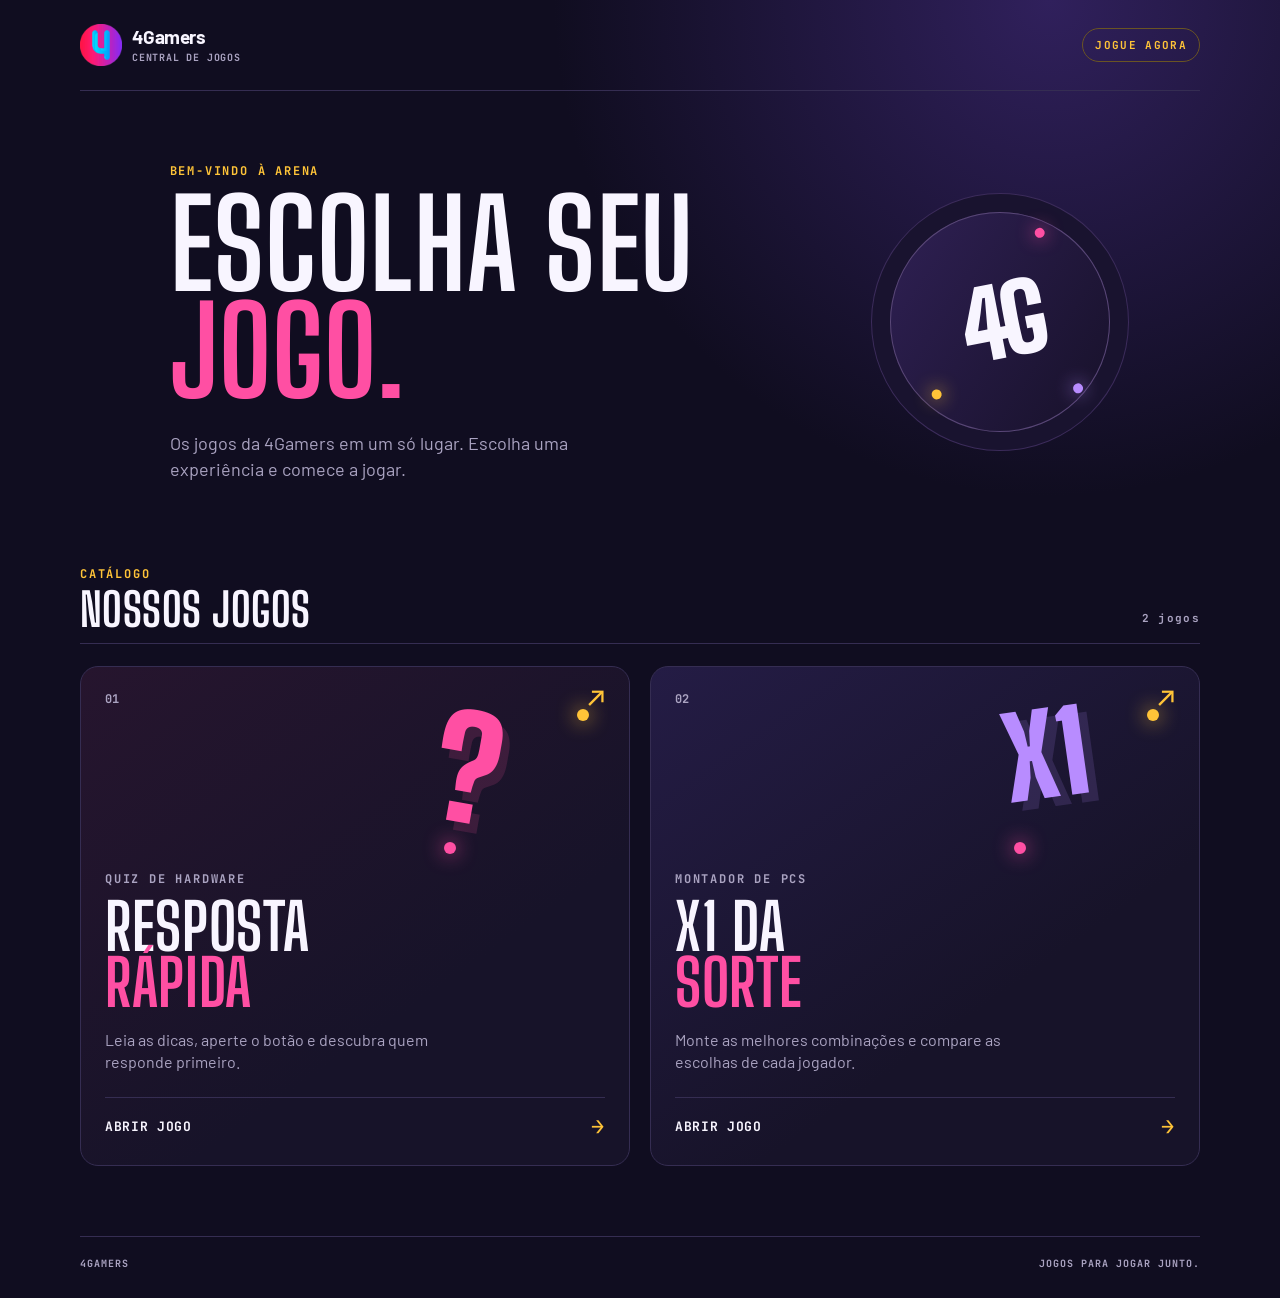
==== index.html @ f0113480 "Add game manual and central page for X1 da Sorte - Created manual.html for the X1 da Sorte game, det" ====
<!doctype html>
<html lang="pt-BR">
<head>
  <meta charset="utf-8">
  <meta name="viewport" content="width=device-width, initial-scale=1">
  <meta name="theme-color" content="#100d20">
  <meta name="description" content="Central de jogos da 4Gamers.">
  <title>Jogos 4Gamers</title>
  <link rel="icon" href="assets/logo-4gamers.png" type="image/png">
  <link rel="stylesheet" href="styles.css">
</head>
<body>
  <div class="page-shell">
    <header class="site-header">
      <a class="brand" href="index.html" aria-label="Ir para a central de jogos 4Gamers">
        <img src="assets/logo-4gamers.png" alt="4Gamers">
        <span><strong>4Gamers</strong><small>Central de jogos</small></span>
      </a>
      <span class="header-pill">JOGUE AGORA</span>
    </header>

    <main>
      <section class="hero" aria-labelledby="page-title">
        <div class="hero-copy">
          <p class="eyebrow">Bem-vindo à arena</p>
          <h1 id="page-title">Escolha seu<br><em>jogo.</em></h1>
          <p class="hero-text">Os jogos da 4Gamers em um só lugar. Escolha uma experiência e comece a jogar.</p>
        </div>
        <div class="hero-mark" aria-hidden="true"><span>4G</span><i></i><i></i><i></i></div>
      </section>

      <section class="games-section" aria-labelledby="games-title">
        <div class="section-heading">
          <div><p class="eyebrow">Catálogo</p><h2 id="games-title">Nossos jogos</h2></div>
          <span class="game-count" id="game-count">2 jogos</span>
        </div>

        <div class="games-grid">
          <a class="game-card pink" href="games/resposta-rapida/" data-game-card>
            <div class="card-top"><span class="card-number">01</span><span class="card-arrow" aria-hidden="true">↗</span></div>
            <div class="card-art quick-art" aria-hidden="true"><span>?</span><b></b><b></b></div>
            <div class="card-content"><p class="card-tag">QUIZ DE HARDWARE</p><h3>Resposta<br><em>Rápida</em></h3><p class="card-description">Leia as dicas, aperte o botão e descubra quem responde primeiro.</p><span class="play-link">Abrir jogo <span>→</span></span></div>
          </a>

          <a class="game-card purple" href="games/x1-da-sorte/" data-game-card>
            <div class="card-top"><span class="card-number">02</span><span class="card-arrow" aria-hidden="true">↗</span></div>
            <div class="card-art x1-art" aria-hidden="true"><span>X1</span><b></b><b></b></div>
            <div class="card-content"><p class="card-tag">MONTADOR DE PCS</p><h3>X1 da<br><em>Sorte</em></h3><p class="card-description">Monte as melhores combinações e compare as escolhas de cada jogador.</p><span class="play-link">Abrir jogo <span>→</span></span></div>
          </a>
        </div>
      </section>
    </main>

    <footer class="site-footer"><span>4GAMERS</span><span>Jogos para jogar junto.</span></footer>
  </div>
  <script src="script.js"></script>
</body>
</html>
---- styles.css ----
@import url('https://fonts.googleapis.com/css2?family=Barlow:wght@500;600;700;800&family=Big+Shoulders+Display:wght@700;800;900&family=JetBrains+Mono:wght@500;700&display=swap');

:root { --bg:#100d20; --panel:#19152d; --panel-2:#211b3b; --ink:#f8f5ff; --muted:#aaa3c1; --line:#352d52; --pink:#ff4fa3; --violet:#b88cff; --yellow:#ffc438; --display:'Big Shoulders Display',Impact,sans-serif; --body:'Barlow',system-ui,sans-serif; --mono:'JetBrains Mono',monospace; }
* { box-sizing:border-box; }
html { scroll-behavior:smooth; }
body { margin:0; min-width:320px; color:var(--ink); background:radial-gradient(circle at 82% 0%,#30205c 0,transparent 31rem),var(--bg); font-family:var(--body); }
.page-shell { width:min(1120px,calc(100% - 40px)); margin:auto; }
.site-header { display:flex; justify-content:space-between; align-items:center; padding:24px 0; border-bottom:1px solid var(--line); }
.brand { display:flex; align-items:center; gap:10px; color:var(--ink); text-decoration:none; }
.brand img { width:42px; height:42px; border-radius:12px; object-fit:cover; }
.brand strong,.brand small { display:block; line-height:1; }
.brand strong { font-size:19px; letter-spacing:-.03em; }
.brand small { margin-top:5px; color:var(--muted); font:700 10px var(--mono); letter-spacing:.08em; text-transform:uppercase; }
.header-pill,.game-count { color:var(--yellow); font:700 11px var(--mono); letter-spacing:.12em; }
.header-pill { border:1px solid #6a5423; padding:9px 12px; border-radius:999px; }
.hero { min-height:370px; display:flex; align-items:center; justify-content:space-between; gap:40px; padding:72px 8% 64px; overflow:hidden; }
.eyebrow,.card-tag { margin:0 0 12px; color:var(--yellow); font:700 12px var(--mono); letter-spacing:.15em; text-transform:uppercase; }
h1,h2,h3,p { margin-top:0; }
h1,h2,h3 { font-family:var(--display); text-transform:uppercase; line-height:.88; letter-spacing:.01em; }
h1 { margin-bottom:24px; font-size:clamp(64px,10vw,122px); }
h1 em,h3 em { color:var(--pink); font-style:normal; }
.hero-text { max-width:430px; margin:0; color:var(--muted); font-size:18px; line-height:1.45; }
.hero-mark { position:relative; display:grid; place-items:center; width:220px; aspect-ratio:1; flex:none; border:1px solid #594777; border-radius:50%; transform:rotate(-11deg); background:linear-gradient(135deg,#2f2054,#171129); box-shadow:0 0 0 18px #19132f,0 0 0 19px #3b2b5a; }
.hero-mark span { color:var(--ink); font:900 94px var(--display); letter-spacing:-.08em; }
.hero-mark i { position:absolute; width:10px; height:10px; border-radius:50%; background:var(--pink); box-shadow:0 0 18px var(--pink); }.hero-mark i:nth-of-type(1){top:24px;right:48px}.hero-mark i:nth-of-type(2){bottom:45px;left:28px;background:var(--yellow);box-shadow:0 0 18px var(--yellow)}.hero-mark i:nth-of-type(3){bottom:24px;right:40px;background:var(--violet);box-shadow:0 0 18px var(--violet)}
.games-section { padding:20px 0 70px; }.section-heading { display:flex; align-items:end; justify-content:space-between; margin-bottom:22px; border-bottom:1px solid var(--line); }.section-heading .eyebrow { margin-bottom:8px; }.section-heading h2 { margin-bottom:13px; font-size:46px; }.game-count { margin-bottom:18px; color:var(--muted); }
.games-grid { display:grid; grid-template-columns:repeat(2,minmax(0,1fr)); gap:20px; }.game-card { position:relative; min-height:500px; padding:24px; overflow:hidden; color:var(--ink); text-decoration:none; border:1px solid var(--line); border-radius:18px; background:var(--panel); transition:transform .25s ease,border-color .25s ease,box-shadow .25s ease; }.game-card:hover,.game-card:focus-visible { transform:translateY(-5px); border-color:var(--violet); box-shadow:0 20px 50px #08061180; outline:none; }.game-card.pink { background:linear-gradient(145deg,#26152e,#171329 65%); }.game-card.purple { background:linear-gradient(145deg,#241c45,#171329 65%); }.card-top { position:relative; z-index:2; display:flex; justify-content:space-between; color:var(--muted); font:700 12px var(--mono); }.card-arrow { color:var(--yellow); font-size:28px; line-height:.5; }.card-art { position:absolute; top:32px; right:35px; width:160px; height:180px; }.card-art span { position:absolute; z-index:1; font:900 140px var(--display); line-height:1; }.quick-art span { color:var(--pink); transform:rotate(10deg); text-shadow:8px 8px 0 #ff4fa326; }.x1-art span { color:var(--violet); font-size:112px; transform:rotate(-8deg); text-shadow:9px 9px 0 #b88cff26; }.card-art b { position:absolute; width:12px; height:12px; border-radius:50%; background:var(--yellow); box-shadow:0 0 20px var(--yellow); }.card-art b:first-of-type{right:5px;top:10px}.card-art b:last-of-type{left:10px;bottom:25px;background:var(--pink);box-shadow:0 0 20px var(--pink)}
.card-content { position:absolute; left:24px; right:24px; bottom:24px; }.card-tag { color:var(--muted); }.card-content h3 { margin:0 0 18px; font-size:64px; }.card-description { max-width:340px; min-height:48px; margin-bottom:20px; color:var(--muted); font-size:16px; line-height:1.35; }.play-link { display:flex; justify-content:space-between; align-items:center; padding-top:14px; border-top:1px solid var(--line); color:var(--ink); font:700 13px var(--mono); letter-spacing:.05em; text-transform:uppercase; }.play-link span { color:var(--yellow); font-size:22px; transition:transform .2s ease; }.game-card:hover .play-link span { transform:translateX(5px); }
.site-footer { display:flex; justify-content:space-between; padding:20px 0 28px; border-top:1px solid var(--line); color:var(--muted); font:700 10px var(--mono); letter-spacing:.1em; text-transform:uppercase; }
@media (max-width:700px) { .page-shell { width:min(100% - 28px,520px); }.site-header { padding:16px 0; }.header-pill { display:none; }.hero { min-height:auto; padding:62px 0 76px; }.hero-mark { position:absolute; right:-74px; margin-top:-180px; width:160px; opacity:.4; }.hero-text { font-size:16px; max-width:300px; }.games-grid { grid-template-columns:1fr; }.game-card { min-height:450px; }.card-content h3 { font-size:58px; }.section-heading h2 { font-size:40px; }.site-footer { gap:20px; flex-direction:column; } }
@media (prefers-reduced-motion:reduce) { *,*:before,*:after { scroll-behavior:auto!important; transition:none!important; } }
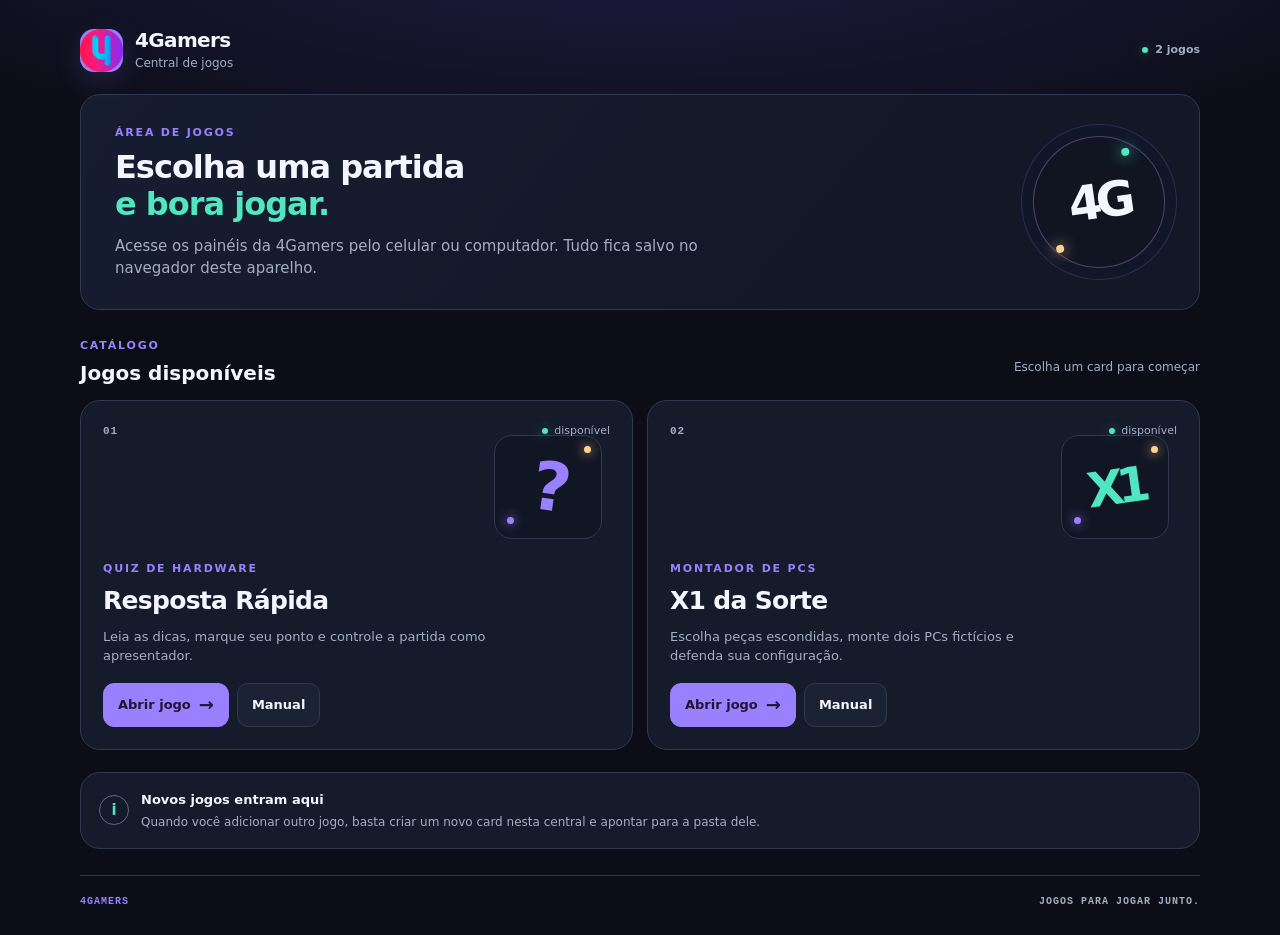
==== commit 37ecb7e8: "Refactor game catalog layout and styles; update JavaScript for game count display - Changed HTML str" ====
--- a/index.html
+++ b/index.html
@@ -2,56 +2,50 @@
 <html lang="pt-BR">
 <head>
   <meta charset="utf-8">
-  <meta name="viewport" content="width=device-width, initial-scale=1">
-  <meta name="theme-color" content="#100d20">
+  <meta name="viewport" content="width=device-width, initial-scale=1, viewport-fit=cover">
+  <meta name="theme-color" content="#0b0e17">
   <meta name="description" content="Central de jogos da 4Gamers.">
   <title>Jogos 4Gamers</title>
   <link rel="icon" href="assets/logo-4gamers.png" type="image/png">
   <link rel="stylesheet" href="styles.css">
 </head>
 <body>
-  <div class="page-shell">
-    <header class="site-header">
-      <a class="brand" href="index.html" aria-label="Ir para a central de jogos 4Gamers">
-        <img src="assets/logo-4gamers.png" alt="4Gamers">
-        <span><strong>4Gamers</strong><small>Central de jogos</small></span>
-      </a>
-      <span class="header-pill">JOGUE AGORA</span>
+  <div class="app-shell">
+    <header class="header wrap">
+      <div class="logo"><img src="assets/logo-4gamers.png" alt="4Gamers"></div>
+      <div class="brand"><h1>4Gamers</h1><p>Central de jogos</p></div>
+      <div class="status"><span></span><b id="game-count">2 jogos</b></div>
     </header>
 
-    <main>
-      <section class="hero" aria-labelledby="page-title">
-        <div class="hero-copy">
-          <p class="eyebrow">Bem-vindo à arena</p>
-          <h1 id="page-title">Escolha seu<br><em>jogo.</em></h1>
-          <p class="hero-text">Os jogos da 4Gamers em um só lugar. Escolha uma experiência e comece a jogar.</p>
+    <main class="wrap">
+      <section class="intro panel" aria-labelledby="page-title">
+        <div>
+          <p class="eyebrow">Área de jogos</p>
+          <h2 id="page-title">Escolha uma partida<br><strong>e bora jogar.</strong></h2>
+          <p class="intro-copy">Acesse os painéis da 4Gamers pelo celular ou computador. Tudo fica salvo no navegador deste aparelho.</p>
         </div>
-        <div class="hero-mark" aria-hidden="true"><span>4G</span><i></i><i></i><i></i></div>
+        <div class="intro-mark" aria-hidden="true"><span>4G</span><i></i><i></i></div>
       </section>
 
-      <section class="games-section" aria-labelledby="games-title">
-        <div class="section-heading">
-          <div><p class="eyebrow">Catálogo</p><h2 id="games-title">Nossos jogos</h2></div>
-          <span class="game-count" id="game-count">2 jogos</span>
-        </div>
+      <div class="section-head"><div><p class="eyebrow">Catálogo</p><h2>Jogos disponíveis</h2></div><p class="subtle">Escolha um card para começar</p></div>
 
-        <div class="games-grid">
-          <a class="game-card pink" href="games/resposta-rapida/" data-game-card>
-            <div class="card-top"><span class="card-number">01</span><span class="card-arrow" aria-hidden="true">↗</span></div>
-            <div class="card-art quick-art" aria-hidden="true"><span>?</span><b></b><b></b></div>
-            <div class="card-content"><p class="card-tag">QUIZ DE HARDWARE</p><h3>Resposta<br><em>Rápida</em></h3><p class="card-description">Leia as dicas, aperte o botão e descubra quem responde primeiro.</p><span class="play-link">Abrir jogo <span>→</span></span></div>
-          </a>
+      <section class="game-grid" aria-label="Jogos disponíveis">
+        <article class="game-card response-card">
+          <div class="game-card-head"><span class="game-number">01</span><span class="game-state"><i></i> disponível</span></div>
+          <div class="game-icon response-icon" aria-hidden="true"><span>?</span><b></b><b></b></div>
+          <div class="game-content"><p class="eyebrow">Quiz de hardware</p><h3>Resposta Rápida</h3><p>Leia as dicas, marque seu ponto e controle a partida como apresentador.</p><div class="card-actions"><a class="btn primary" href="games/resposta-rapida/">Abrir jogo <span>→</span></a><a class="btn" href="games/resposta-rapida/manual.html">Manual</a></div></div>
+        </article>
 
-          <a class="game-card purple" href="games/x1-da-sorte/" data-game-card>
-            <div class="card-top"><span class="card-number">02</span><span class="card-arrow" aria-hidden="true">↗</span></div>
-            <div class="card-art x1-art" aria-hidden="true"><span>X1</span><b></b><b></b></div>
-            <div class="card-content"><p class="card-tag">MONTADOR DE PCS</p><h3>X1 da<br><em>Sorte</em></h3><p class="card-description">Monte as melhores combinações e compare as escolhas de cada jogador.</p><span class="play-link">Abrir jogo <span>→</span></span></div>
-          </a>
-        </div>
+        <article class="game-card x1-card">
+          <div class="game-card-head"><span class="game-number">02</span><span class="game-state"><i></i> disponível</span></div>
+          <div class="game-icon x1-icon" aria-hidden="true"><span>X1</span><b></b><b></b></div>
+          <div class="game-content"><p class="eyebrow">Montador de PCs</p><h3>X1 da Sorte</h3><p>Escolha peças escondidas, monte dois PCs fictícios e defenda sua configuração.</p><div class="card-actions"><a class="btn primary" href="games/x1-da-sorte/">Abrir jogo <span>→</span></a><a class="btn" href="games/x1-da-sorte/manual.html">Manual</a></div></div>
+        </article>
       </section>
+
+      <aside class="tip panel"><div class="tip-icon">i</div><div><strong>Novos jogos entram aqui</strong><p>Quando você adicionar outro jogo, basta criar um novo card nesta central e apontar para a pasta dele.</p></div></aside>
     </main>
-
-    <footer class="site-footer"><span>4GAMERS</span><span>Jogos para jogar junto.</span></footer>
+    <footer class="footer wrap"><span>4GAMERS</span><span>Jogos para jogar junto.</span></footer>
   </div>
   <script src="script.js"></script>
 </body>
--- a/styles.css
+++ b/styles.css
@@ -1,31 +1,4 @@
-@import url('https://fonts.googleapis.com/css2?family=Barlow:wght@500;600;700;800&family=Big+Shoulders+Display:wght@700;800;900&family=JetBrains+Mono:wght@500;700&display=swap');
-
-:root { --bg:#100d20; --panel:#19152d; --panel-2:#211b3b; --ink:#f8f5ff; --muted:#aaa3c1; --line:#352d52; --pink:#ff4fa3; --violet:#b88cff; --yellow:#ffc438; --display:'Big Shoulders Display',Impact,sans-serif; --body:'Barlow',system-ui,sans-serif; --mono:'JetBrains Mono',monospace; }
-* { box-sizing:border-box; }
-html { scroll-behavior:smooth; }
-body { margin:0; min-width:320px; color:var(--ink); background:radial-gradient(circle at 82% 0%,#30205c 0,transparent 31rem),var(--bg); font-family:var(--body); }
-.page-shell { width:min(1120px,calc(100% - 40px)); margin:auto; }
-.site-header { display:flex; justify-content:space-between; align-items:center; padding:24px 0; border-bottom:1px solid var(--line); }
-.brand { display:flex; align-items:center; gap:10px; color:var(--ink); text-decoration:none; }
-.brand img { width:42px; height:42px; border-radius:12px; object-fit:cover; }
-.brand strong,.brand small { display:block; line-height:1; }
-.brand strong { font-size:19px; letter-spacing:-.03em; }
-.brand small { margin-top:5px; color:var(--muted); font:700 10px var(--mono); letter-spacing:.08em; text-transform:uppercase; }
-.header-pill,.game-count { color:var(--yellow); font:700 11px var(--mono); letter-spacing:.12em; }
-.header-pill { border:1px solid #6a5423; padding:9px 12px; border-radius:999px; }
-.hero { min-height:370px; display:flex; align-items:center; justify-content:space-between; gap:40px; padding:72px 8% 64px; overflow:hidden; }
-.eyebrow,.card-tag { margin:0 0 12px; color:var(--yellow); font:700 12px var(--mono); letter-spacing:.15em; text-transform:uppercase; }
-h1,h2,h3,p { margin-top:0; }
-h1,h2,h3 { font-family:var(--display); text-transform:uppercase; line-height:.88; letter-spacing:.01em; }
-h1 { margin-bottom:24px; font-size:clamp(64px,10vw,122px); }
-h1 em,h3 em { color:var(--pink); font-style:normal; }
-.hero-text { max-width:430px; margin:0; color:var(--muted); font-size:18px; line-height:1.45; }
-.hero-mark { position:relative; display:grid; place-items:center; width:220px; aspect-ratio:1; flex:none; border:1px solid #594777; border-radius:50%; transform:rotate(-11deg); background:linear-gradient(135deg,#2f2054,#171129); box-shadow:0 0 0 18px #19132f,0 0 0 19px #3b2b5a; }
-.hero-mark span { color:var(--ink); font:900 94px var(--display); letter-spacing:-.08em; }
-.hero-mark i { position:absolute; width:10px; height:10px; border-radius:50%; background:var(--pink); box-shadow:0 0 18px var(--pink); }.hero-mark i:nth-of-type(1){top:24px;right:48px}.hero-mark i:nth-of-type(2){bottom:45px;left:28px;background:var(--yellow);box-shadow:0 0 18px var(--yellow)}.hero-mark i:nth-of-type(3){bottom:24px;right:40px;background:var(--violet);box-shadow:0 0 18px var(--violet)}
-.games-section { padding:20px 0 70px; }.section-heading { display:flex; align-items:end; justify-content:space-between; margin-bottom:22px; border-bottom:1px solid var(--line); }.section-heading .eyebrow { margin-bottom:8px; }.section-heading h2 { margin-bottom:13px; font-size:46px; }.game-count { margin-bottom:18px; color:var(--muted); }
-.games-grid { display:grid; grid-template-columns:repeat(2,minmax(0,1fr)); gap:20px; }.game-card { position:relative; min-height:500px; padding:24px; overflow:hidden; color:var(--ink); text-decoration:none; border:1px solid var(--line); border-radius:18px; background:var(--panel); transition:transform .25s ease,border-color .25s ease,box-shadow .25s ease; }.game-card:hover,.game-card:focus-visible { transform:translateY(-5px); border-color:var(--violet); box-shadow:0 20px 50px #08061180; outline:none; }.game-card.pink { background:linear-gradient(145deg,#26152e,#171329 65%); }.game-card.purple { background:linear-gradient(145deg,#241c45,#171329 65%); }.card-top { position:relative; z-index:2; display:flex; justify-content:space-between; color:var(--muted); font:700 12px var(--mono); }.card-arrow { color:var(--yellow); font-size:28px; line-height:.5; }.card-art { position:absolute; top:32px; right:35px; width:160px; height:180px; }.card-art span { position:absolute; z-index:1; font:900 140px var(--display); line-height:1; }.quick-art span { color:var(--pink); transform:rotate(10deg); text-shadow:8px 8px 0 #ff4fa326; }.x1-art span { color:var(--violet); font-size:112px; transform:rotate(-8deg); text-shadow:9px 9px 0 #b88cff26; }.card-art b { position:absolute; width:12px; height:12px; border-radius:50%; background:var(--yellow); box-shadow:0 0 20px var(--yellow); }.card-art b:first-of-type{right:5px;top:10px}.card-art b:last-of-type{left:10px;bottom:25px;background:var(--pink);box-shadow:0 0 20px var(--pink)}
-.card-content { position:absolute; left:24px; right:24px; bottom:24px; }.card-tag { color:var(--muted); }.card-content h3 { margin:0 0 18px; font-size:64px; }.card-description { max-width:340px; min-height:48px; margin-bottom:20px; color:var(--muted); font-size:16px; line-height:1.35; }.play-link { display:flex; justify-content:space-between; align-items:center; padding-top:14px; border-top:1px solid var(--line); color:var(--ink); font:700 13px var(--mono); letter-spacing:.05em; text-transform:uppercase; }.play-link span { color:var(--yellow); font-size:22px; transition:transform .2s ease; }.game-card:hover .play-link span { transform:translateX(5px); }
-.site-footer { display:flex; justify-content:space-between; padding:20px 0 28px; border-top:1px solid var(--line); color:var(--muted); font:700 10px var(--mono); letter-spacing:.1em; text-transform:uppercase; }
-@media (max-width:700px) { .page-shell { width:min(100% - 28px,520px); }.site-header { padding:16px 0; }.header-pill { display:none; }.hero { min-height:auto; padding:62px 0 76px; }.hero-mark { position:absolute; right:-74px; margin-top:-180px; width:160px; opacity:.4; }.hero-text { font-size:16px; max-width:300px; }.games-grid { grid-template-columns:1fr; }.game-card { min-height:450px; }.card-content h3 { font-size:58px; }.section-heading h2 { font-size:40px; }.site-footer { gap:20px; flex-direction:column; } }
-@media (prefers-reduced-motion:reduce) { *,*:before,*:after { scroll-behavior:auto!important; transition:none!important; } }
+:root{color-scheme:dark;--bg:#0b0e17;--panel:#151b2b;--panel2:#1b2234;--line:#30394e;--text:#f4f6ff;--muted:#a4aec3;--purple:#9980ff;--mint:#51e6c2;--radius:20px}
+*{box-sizing:border-box}html{-webkit-text-size-adjust:100%;scroll-behavior:smooth}body{margin:0;min-width:320px;min-height:100vh;font:15px/1.45 system-ui,-apple-system,BlinkMacSystemFont,"Segoe UI",sans-serif;color:var(--text);background:radial-gradient(ellipse 90% 340px at 50% -70px,rgba(105,75,222,.22),transparent 75%),var(--bg);-webkit-tap-highlight-color:transparent}a{color:inherit}button,input,select,textarea{font:inherit}.wrap{width:min(1120px,calc(100% - 32px));margin-inline:auto}.header{display:flex;align-items:center;gap:12px;padding:28px 0 22px}.logo{display:grid;place-items:center;width:43px;height:43px;border-radius:14px;background:var(--purple);overflow:hidden;box-shadow:0 8px 28px rgba(153,128,255,.16)}.logo img{width:100%;height:100%;object-fit:cover}.brand{flex:1;min-width:0}.brand h1,.brand p,.game-card h3,.intro h2,.section-head h2,.tip p{margin:0}.brand h1{font-size:20px;letter-spacing:-.65px;line-height:1.2}.brand p{color:var(--muted);font-size:12px;margin-top:3px}.status{display:flex;align-items:center;gap:7px;color:var(--muted);font-size:11px}.status span,.game-state i{display:block;width:6px;height:6px;border-radius:50%;background:var(--mint);box-shadow:0 0 12px rgba(81,230,194,.45)}.panel{background:var(--panel);border:1px solid var(--line);border-radius:var(--radius)}.intro{display:flex;align-items:center;justify-content:space-between;gap:30px;padding:30px 34px;margin-bottom:28px;overflow:hidden;background:linear-gradient(130deg,#171d31,#131827 68%)}.eyebrow{margin:0;color:var(--purple);font-size:11px;font-weight:800;letter-spacing:1.8px;text-transform:uppercase}.intro h2{margin-top:8px;font-size:32px;line-height:1.15;letter-spacing:-1px}.intro h2 strong{color:var(--mint);font-weight:800}.intro-copy{max-width:610px;color:var(--muted);margin:13px 0 0}.intro-mark{position:relative;display:grid;place-items:center;flex:none;width:132px;height:132px;border:1px solid #4c416e;border-radius:50%;background:#111522;transform:rotate(-8deg);box-shadow:0 0 0 11px #121728,0 0 0 12px #302950}.intro-mark span{font-size:48px;font-weight:900;letter-spacing:-6px}.intro-mark i{position:absolute;width:8px;height:8px;border-radius:50%;background:var(--purple);box-shadow:0 0 14px var(--purple)}.intro-mark i:first-of-type{top:15px;right:28px;background:var(--mint);box-shadow:0 0 14px var(--mint)}.intro-mark i:last-of-type{bottom:20px;left:16px;background:#ffd18b;box-shadow:0 0 14px #ffd18b}.section-head{display:flex;align-items:end;justify-content:space-between;gap:16px;margin:0 0 12px}.section-head h2{margin-top:5px;font-size:20px}.subtle{color:var(--muted);font-size:12px}.game-grid{display:grid;grid-template-columns:repeat(2,minmax(0,1fr));gap:14px}.game-card{position:relative;min-height:350px;padding:22px;background:var(--panel);border:1px solid var(--line);border-radius:20px;overflow:hidden;transition:border-color .2s ease,transform .2s ease,box-shadow .2s ease}.game-card:hover{transform:translateY(-3px);border-color:#5b4e87;box-shadow:0 18px 50px rgba(0,0,0,.2)}.game-card-head{display:flex;justify-content:space-between;align-items:center;position:relative;z-index:1}.game-number{color:var(--muted);font:700 11px ui-monospace,SFMono-Regular,Menlo,monospace;letter-spacing:1px}.game-state{display:flex;align-items:center;gap:6px;color:var(--muted);font-size:11px}.game-icon{position:absolute;top:34px;right:30px;width:108px;height:104px;border:1px solid var(--line);border-radius:18px;background:#111625;display:grid;place-items:center}.game-icon span{font-size:67px;font-weight:900;letter-spacing:-6px;line-height:1}.response-icon span{color:var(--purple);transform:rotate(8deg)}.x1-icon span{color:var(--mint);font-size:48px;letter-spacing:-7px;transform:rotate(-8deg)}.game-icon b{position:absolute;width:7px;height:7px;border-radius:50%;background:#ffd18b;box-shadow:0 0 12px #ffd18b}.game-icon b:first-of-type{right:10px;top:10px}.game-icon b:last-of-type{left:12px;bottom:14px;background:var(--purple);box-shadow:0 0 12px var(--purple)}.game-content{position:absolute;left:22px;right:22px;bottom:22px}.game-content h3{margin-top:6px;font-size:25px;letter-spacing:-.7px}.game-content>p:not(.eyebrow){max-width:390px;color:var(--muted);font-size:13px;margin:8px 0 18px}.card-actions{display:flex;gap:8px;flex-wrap:wrap}.btn{min-height:44px;display:inline-flex;align-items:center;justify-content:center;gap:8px;border:1px solid var(--line);border-radius:11px;background:var(--panel2);padding:10px 14px;color:var(--text);font-size:13px;font-weight:750;text-decoration:none}.btn:hover{border-color:var(--purple)}.btn.primary{background:var(--purple);border-color:var(--purple);color:#211632}.btn.primary span{font-size:18px;line-height:0}.tip{display:flex;align-items:center;gap:12px;margin:22px 0 26px;padding:16px 18px}.tip-icon{display:grid;place-items:center;flex:none;width:30px;height:30px;border:1px solid #5c6a83;border-radius:50%;color:var(--mint);font-weight:800}.tip strong{font-size:13px}.tip p{margin-top:3px;color:var(--muted);font-size:12px}.footer{display:flex;justify-content:space-between;padding:20px 0 28px;border-top:1px solid var(--line);color:var(--muted);font:700 10px ui-monospace,SFMono-Regular,Menlo,monospace;letter-spacing:1px;text-transform:uppercase}.footer span:first-child{color:var(--purple)}
+@media(max-width:700px){.wrap{width:calc(100% - 28px)}.header{padding-top:18px}.intro{align-items:flex-start;padding:22px;min-height:250px}.intro h2{font-size:27px}.intro-copy{font-size:13px;max-width:260px}.intro-mark{position:absolute;right:18px;margin-top:4px;width:100px;height:100px;opacity:.38}.intro-mark span{font-size:36px}.game-grid{grid-template-columns:1fr}.game-card{min-height:330px}.section-head{align-items:flex-start;flex-direction:column;gap:5px}.footer{gap:16px;flex-direction:column}}
+@media(prefers-reduced-motion:reduce){*,*:before,*:after{scroll-behavior:auto!important;transition:none!important}}
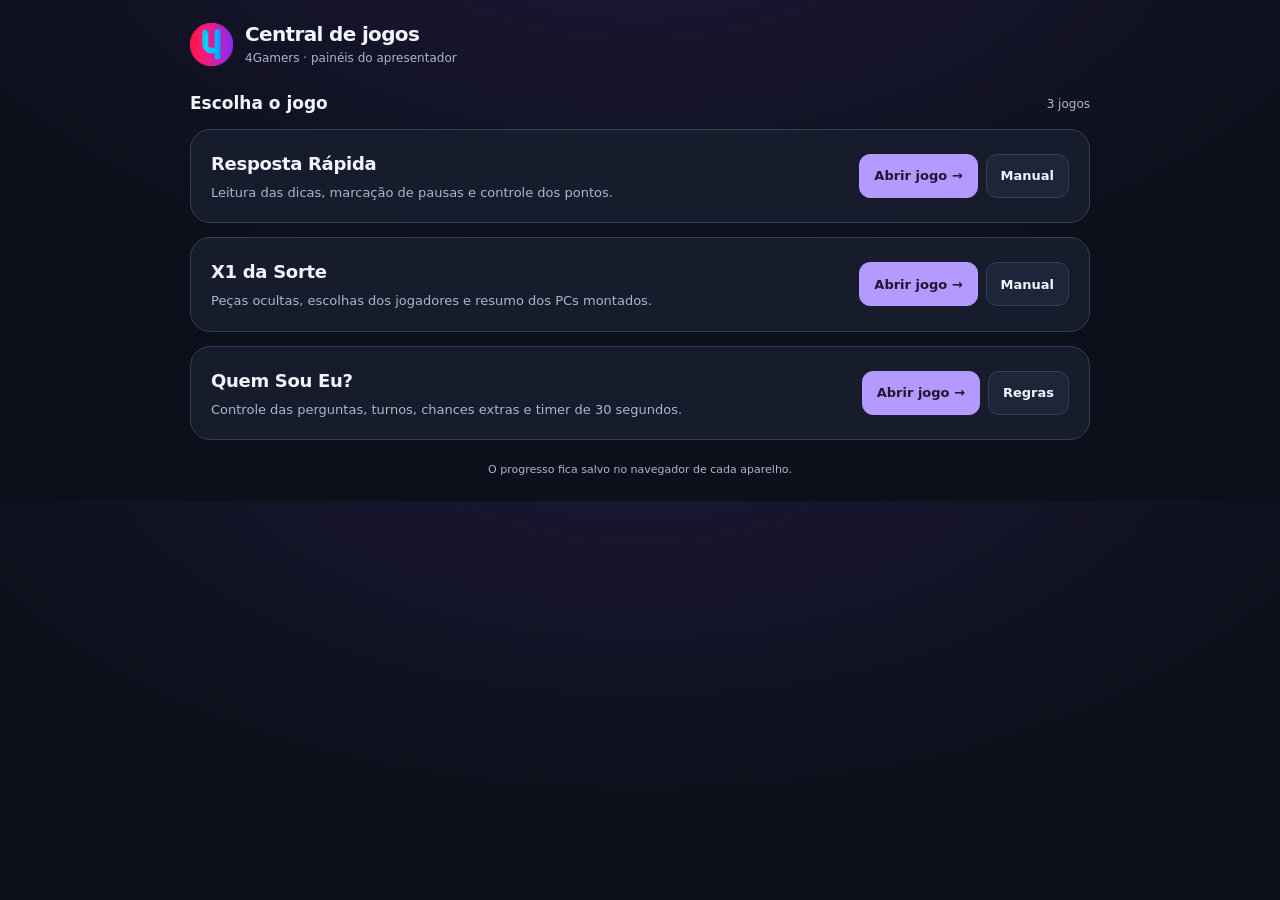
==== commit 51489ae6: "feat: add "Quem Sou Eu?" game with rules, UI, and game logic - Implemented game logic in app.js with" ====
--- a/index.html
+++ b/index.html
@@ -1,52 +1,26 @@
 <!doctype html>
 <html lang="pt-BR">
 <head>
-  <meta charset="utf-8">
-  <meta name="viewport" content="width=device-width, initial-scale=1, viewport-fit=cover">
-  <meta name="theme-color" content="#0b0e17">
-  <meta name="description" content="Central de jogos da 4Gamers.">
-  <title>Jogos 4Gamers</title>
-  <link rel="icon" href="assets/logo-4gamers.png" type="image/png">
-  <link rel="stylesheet" href="styles.css">
+<meta charset="utf-8">
+<meta name="viewport" content="width=device-width,initial-scale=1,viewport-fit=cover">
+<meta name="theme-color" content="#0c101b">
+<title>Jogos 4Gamers</title>
+<link rel="icon" href="assets/logo-4gamers.png">
+<link rel="stylesheet" href="styles.css">
+<script defer src="script.js"></script>
 </head>
 <body>
-  <div class="app-shell">
-    <header class="header wrap">
-      <div class="logo"><img src="assets/logo-4gamers.png" alt="4Gamers"></div>
-      <div class="brand"><h1>4Gamers</h1><p>Central de jogos</p></div>
-      <div class="status"><span></span><b id="game-count">2 jogos</b></div>
-    </header>
-
-    <main class="wrap">
-      <section class="intro panel" aria-labelledby="page-title">
-        <div>
-          <p class="eyebrow">Área de jogos</p>
-          <h2 id="page-title">Escolha uma partida<br><strong>e bora jogar.</strong></h2>
-          <p class="intro-copy">Acesse os painéis da 4Gamers pelo celular ou computador. Tudo fica salvo no navegador deste aparelho.</p>
-        </div>
-        <div class="intro-mark" aria-hidden="true"><span>4G</span><i></i><i></i></div>
-      </section>
-
-      <div class="section-head"><div><p class="eyebrow">Catálogo</p><h2>Jogos disponíveis</h2></div><p class="subtle">Escolha um card para começar</p></div>
-
-      <section class="game-grid" aria-label="Jogos disponíveis">
-        <article class="game-card response-card">
-          <div class="game-card-head"><span class="game-number">01</span><span class="game-state"><i></i> disponível</span></div>
-          <div class="game-icon response-icon" aria-hidden="true"><span>?</span><b></b><b></b></div>
-          <div class="game-content"><p class="eyebrow">Quiz de hardware</p><h3>Resposta Rápida</h3><p>Leia as dicas, marque seu ponto e controle a partida como apresentador.</p><div class="card-actions"><a class="btn primary" href="games/resposta-rapida/">Abrir jogo <span>→</span></a><a class="btn" href="games/resposta-rapida/manual.html">Manual</a></div></div>
-        </article>
-
-        <article class="game-card x1-card">
-          <div class="game-card-head"><span class="game-number">02</span><span class="game-state"><i></i> disponível</span></div>
-          <div class="game-icon x1-icon" aria-hidden="true"><span>X1</span><b></b><b></b></div>
-          <div class="game-content"><p class="eyebrow">Montador de PCs</p><h3>X1 da Sorte</h3><p>Escolha peças escondidas, monte dois PCs fictícios e defenda sua configuração.</p><div class="card-actions"><a class="btn primary" href="games/x1-da-sorte/">Abrir jogo <span>→</span></a><a class="btn" href="games/x1-da-sorte/manual.html">Manual</a></div></div>
-        </article>
-      </section>
-
-      <aside class="tip panel"><div class="tip-icon">i</div><div><strong>Novos jogos entram aqui</strong><p>Quando você adicionar outro jogo, basta criar um novo card nesta central e apontar para a pasta dele.</p></div></aside>
-    </main>
-    <footer class="footer wrap"><span>4GAMERS</span><span>Jogos para jogar junto.</span></footer>
-  </div>
-  <script src="script.js"></script>
+<div class="wrap">
+<header><img class="logo" src="assets/logo-4gamers.png" alt="4Gamers"><div class="brand"><h1>Central de jogos</h1><p>4Gamers · painéis do apresentador</p></div></header>
+<main>
+<div class="section-head"><h2>Escolha o jogo</h2><span id="game-count">3 jogos</span></div>
+<section class="games" aria-label="Jogos disponíveis">
+<article class="game-card"><div class="game-content"><h3>Resposta Rápida</h3><p>Leitura das dicas, marcação de pausas e controle dos pontos.</p></div><div class="actions"><a class="btn primary" href="games/resposta-rapida/index.html">Abrir jogo →</a><a class="btn" href="games/resposta-rapida/manual.html">Manual</a></div></article>
+<article class="game-card"><div class="game-content"><h3>X1 da Sorte</h3><p>Peças ocultas, escolhas dos jogadores e resumo dos PCs montados.</p></div><div class="actions"><a class="btn primary" href="games/x1-da-sorte/index.html">Abrir jogo →</a><a class="btn" href="games/x1-da-sorte/manual.html">Manual</a></div></article>
+<article class="game-card"><div class="game-content"><h3>Quem Sou Eu?</h3><p>Controle das perguntas, turnos, chances extras e timer de 30 segundos.</p></div><div class="actions"><a class="btn primary" href="games/quem-sou-eu/index.html">Abrir jogo →</a><a class="btn" href="games/quem-sou-eu/index.html#regras">Regras</a></div></article>
+</section>
+</main>
+<footer>O progresso fica salvo no navegador de cada aparelho.</footer>
+</div>
 </body>
 </html>
--- a/styles.css
+++ b/styles.css
@@ -1,4 +1,42 @@
-:root{color-scheme:dark;--bg:#0b0e17;--panel:#151b2b;--panel2:#1b2234;--line:#30394e;--text:#f4f6ff;--muted:#a4aec3;--purple:#9980ff;--mint:#51e6c2;--radius:20px}
-*{box-sizing:border-box}html{-webkit-text-size-adjust:100%;scroll-behavior:smooth}body{margin:0;min-width:320px;min-height:100vh;font:15px/1.45 system-ui,-apple-system,BlinkMacSystemFont,"Segoe UI",sans-serif;color:var(--text);background:radial-gradient(ellipse 90% 340px at 50% -70px,rgba(105,75,222,.22),transparent 75%),var(--bg);-webkit-tap-highlight-color:transparent}a{color:inherit}button,input,select,textarea{font:inherit}.wrap{width:min(1120px,calc(100% - 32px));margin-inline:auto}.header{display:flex;align-items:center;gap:12px;padding:28px 0 22px}.logo{display:grid;place-items:center;width:43px;height:43px;border-radius:14px;background:var(--purple);overflow:hidden;box-shadow:0 8px 28px rgba(153,128,255,.16)}.logo img{width:100%;height:100%;object-fit:cover}.brand{flex:1;min-width:0}.brand h1,.brand p,.game-card h3,.intro h2,.section-head h2,.tip p{margin:0}.brand h1{font-size:20px;letter-spacing:-.65px;line-height:1.2}.brand p{color:var(--muted);font-size:12px;margin-top:3px}.status{display:flex;align-items:center;gap:7px;color:var(--muted);font-size:11px}.status span,.game-state i{display:block;width:6px;height:6px;border-radius:50%;background:var(--mint);box-shadow:0 0 12px rgba(81,230,194,.45)}.panel{background:var(--panel);border:1px solid var(--line);border-radius:var(--radius)}.intro{display:flex;align-items:center;justify-content:space-between;gap:30px;padding:30px 34px;margin-bottom:28px;overflow:hidden;background:linear-gradient(130deg,#171d31,#131827 68%)}.eyebrow{margin:0;color:var(--purple);font-size:11px;font-weight:800;letter-spacing:1.8px;text-transform:uppercase}.intro h2{margin-top:8px;font-size:32px;line-height:1.15;letter-spacing:-1px}.intro h2 strong{color:var(--mint);font-weight:800}.intro-copy{max-width:610px;color:var(--muted);margin:13px 0 0}.intro-mark{position:relative;display:grid;place-items:center;flex:none;width:132px;height:132px;border:1px solid #4c416e;border-radius:50%;background:#111522;transform:rotate(-8deg);box-shadow:0 0 0 11px #121728,0 0 0 12px #302950}.intro-mark span{font-size:48px;font-weight:900;letter-spacing:-6px}.intro-mark i{position:absolute;width:8px;height:8px;border-radius:50%;background:var(--purple);box-shadow:0 0 14px var(--purple)}.intro-mark i:first-of-type{top:15px;right:28px;background:var(--mint);box-shadow:0 0 14px var(--mint)}.intro-mark i:last-of-type{bottom:20px;left:16px;background:#ffd18b;box-shadow:0 0 14px #ffd18b}.section-head{display:flex;align-items:end;justify-content:space-between;gap:16px;margin:0 0 12px}.section-head h2{margin-top:5px;font-size:20px}.subtle{color:var(--muted);font-size:12px}.game-grid{display:grid;grid-template-columns:repeat(2,minmax(0,1fr));gap:14px}.game-card{position:relative;min-height:350px;padding:22px;background:var(--panel);border:1px solid var(--line);border-radius:20px;overflow:hidden;transition:border-color .2s ease,transform .2s ease,box-shadow .2s ease}.game-card:hover{transform:translateY(-3px);border-color:#5b4e87;box-shadow:0 18px 50px rgba(0,0,0,.2)}.game-card-head{display:flex;justify-content:space-between;align-items:center;position:relative;z-index:1}.game-number{color:var(--muted);font:700 11px ui-monospace,SFMono-Regular,Menlo,monospace;letter-spacing:1px}.game-state{display:flex;align-items:center;gap:6px;color:var(--muted);font-size:11px}.game-icon{position:absolute;top:34px;right:30px;width:108px;height:104px;border:1px solid var(--line);border-radius:18px;background:#111625;display:grid;place-items:center}.game-icon span{font-size:67px;font-weight:900;letter-spacing:-6px;line-height:1}.response-icon span{color:var(--purple);transform:rotate(8deg)}.x1-icon span{color:var(--mint);font-size:48px;letter-spacing:-7px;transform:rotate(-8deg)}.game-icon b{position:absolute;width:7px;height:7px;border-radius:50%;background:#ffd18b;box-shadow:0 0 12px #ffd18b}.game-icon b:first-of-type{right:10px;top:10px}.game-icon b:last-of-type{left:12px;bottom:14px;background:var(--purple);box-shadow:0 0 12px var(--purple)}.game-content{position:absolute;left:22px;right:22px;bottom:22px}.game-content h3{margin-top:6px;font-size:25px;letter-spacing:-.7px}.game-content>p:not(.eyebrow){max-width:390px;color:var(--muted);font-size:13px;margin:8px 0 18px}.card-actions{display:flex;gap:8px;flex-wrap:wrap}.btn{min-height:44px;display:inline-flex;align-items:center;justify-content:center;gap:8px;border:1px solid var(--line);border-radius:11px;background:var(--panel2);padding:10px 14px;color:var(--text);font-size:13px;font-weight:750;text-decoration:none}.btn:hover{border-color:var(--purple)}.btn.primary{background:var(--purple);border-color:var(--purple);color:#211632}.btn.primary span{font-size:18px;line-height:0}.tip{display:flex;align-items:center;gap:12px;margin:22px 0 26px;padding:16px 18px}.tip-icon{display:grid;place-items:center;flex:none;width:30px;height:30px;border:1px solid #5c6a83;border-radius:50%;color:var(--mint);font-weight:800}.tip strong{font-size:13px}.tip p{margin-top:3px;color:var(--muted);font-size:12px}.footer{display:flex;justify-content:space-between;padding:20px 0 28px;border-top:1px solid var(--line);color:var(--muted);font:700 10px ui-monospace,SFMono-Regular,Menlo,monospace;letter-spacing:1px;text-transform:uppercase}.footer span:first-child{color:var(--purple)}
-@media(max-width:700px){.wrap{width:calc(100% - 28px)}.header{padding-top:18px}.intro{align-items:flex-start;padding:22px;min-height:250px}.intro h2{font-size:27px}.intro-copy{font-size:13px;max-width:260px}.intro-mark{position:absolute;right:18px;margin-top:4px;width:100px;height:100px;opacity:.38}.intro-mark span{font-size:36px}.game-grid{grid-template-columns:1fr}.game-card{min-height:330px}.section-head{align-items:flex-start;flex-direction:column;gap:5px}.footer{gap:16px;flex-direction:column}}
-@media(prefers-reduced-motion:reduce){*,*:before,*:after{scroll-behavior:auto!important;transition:none!important}}
+:root {
+  color-scheme: dark;
+  --bg: #0c101b;
+  --panel: #161c2c;
+  --panel2: #1d2538;
+  --line: #343e55;
+  --text: #f3f5fc;
+  --muted: #adb6cb;
+  --purple: #b49aff;
+}
+* { box-sizing: border-box; }
+body {
+  margin: 0;
+  background: radial-gradient(ellipse 750px 400px at 50% -100px,#3e286e55,transparent),var(--bg);
+  color: var(--text);
+  font: 15px/1.5 system-ui,-apple-system,BlinkMacSystemFont,"Segoe UI",sans-serif;
+  -webkit-tap-highlight-color: transparent;
+}
+.wrap { width: min(900px,calc(100% - 28px)); margin: auto; }
+header { display: flex; align-items: center; gap: 12px; padding: 22px 0 24px; }
+.logo { width: 43px; height: 43px; object-fit: contain; border-radius: 14px; }
+h1,h2,h3,p { margin: 0; }
+h1 { font-size: 20px; letter-spacing: -.65px; line-height: 1.2; }
+.brand p { color: var(--muted); font-size: 12px; margin-top: 3px; }
+h2 { font-size: 17px; }
+h3 { font-size: 18px; letter-spacing: -.3px; }
+.section-head { display: flex; align-items: center; justify-content: space-between; gap: 12px; margin-bottom: 12px; }
+.section-head span { color: var(--muted); font-size: 12px; }
+.games { display: grid; gap: 14px; }
+.game-card { display: flex; align-items: center; justify-content: space-between; gap: 22px; padding: 20px; background: var(--panel); border: 1px solid var(--line); border-radius: 20px; }
+.game-content { min-width: 0; }
+.game-content p { color: var(--muted); font-size: 13px; margin-top: 6px; }
+.actions { display: flex; gap: 8px; flex-shrink: 0; }
+.btn { display: inline-flex; align-items: center; justify-content: center; min-height: 44px; padding: 10px 14px; border: 1px solid var(--line); border-radius: 11px; background: var(--panel2); color: var(--text); font-size: 13px; font-weight: 750; text-decoration: none; touch-action: manipulation; }
+.btn.primary { background: var(--purple); border-color: var(--purple); color: #211632; }
+.btn:hover { border-color: var(--purple); }
+*:focus-visible { outline: 3px solid var(--purple); outline-offset: 4px; }
+footer { color: var(--muted); font-size: 11px; text-align: center; margin: 22px 0; }
+@media (max-width: 650px) {
+  .game-card { flex-direction: column; align-items: stretch; gap: 16px; padding: 18px; }
+  .actions .primary { flex: 1; }
+}
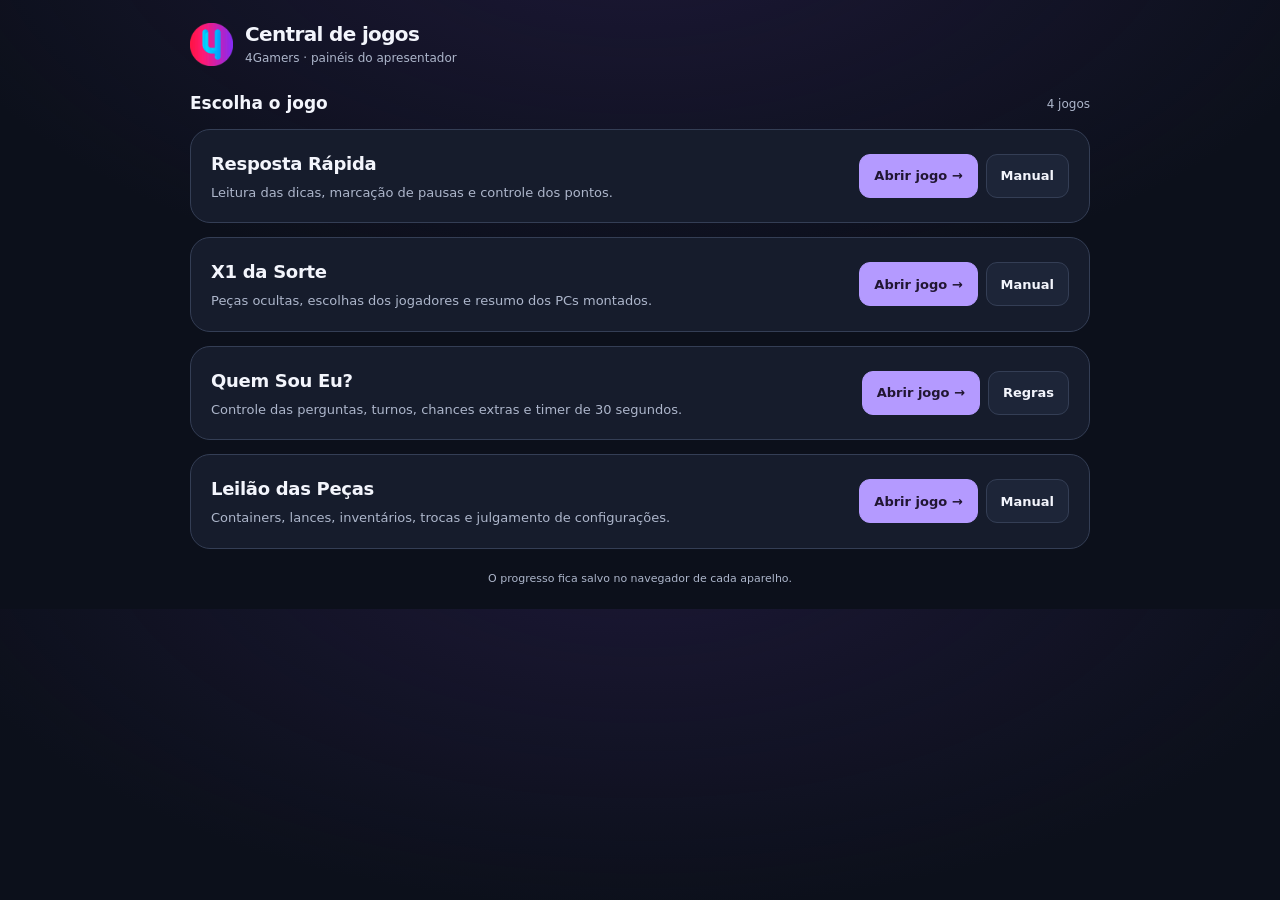
==== commit fb353979: "feat: add Leilão das Peças game panel with HTML and CSS; create manual for Quem Sou Eu game" ====
--- a/index.html
+++ b/index.html
@@ -13,11 +13,12 @@
 <div class="wrap">
 <header><img class="logo" src="assets/logo-4gamers.png" alt="4Gamers"><div class="brand"><h1>Central de jogos</h1><p>4Gamers · painéis do apresentador</p></div></header>
 <main>
-<div class="section-head"><h2>Escolha o jogo</h2><span id="game-count">3 jogos</span></div>
+<div class="section-head"><h2>Escolha o jogo</h2><span id="game-count">4 jogos</span></div>
 <section class="games" aria-label="Jogos disponíveis">
 <article class="game-card"><div class="game-content"><h3>Resposta Rápida</h3><p>Leitura das dicas, marcação de pausas e controle dos pontos.</p></div><div class="actions"><a class="btn primary" href="games/resposta-rapida/index.html">Abrir jogo →</a><a class="btn" href="games/resposta-rapida/manual.html">Manual</a></div></article>
 <article class="game-card"><div class="game-content"><h3>X1 da Sorte</h3><p>Peças ocultas, escolhas dos jogadores e resumo dos PCs montados.</p></div><div class="actions"><a class="btn primary" href="games/x1-da-sorte/index.html">Abrir jogo →</a><a class="btn" href="games/x1-da-sorte/manual.html">Manual</a></div></article>
 <article class="game-card"><div class="game-content"><h3>Quem Sou Eu?</h3><p>Controle das perguntas, turnos, chances extras e timer de 30 segundos.</p></div><div class="actions"><a class="btn primary" href="games/quem-sou-eu/index.html">Abrir jogo →</a><a class="btn" href="games/quem-sou-eu/index.html#regras">Regras</a></div></article>
+<article class="game-card"><div class="game-content"><h3>Leilão das Peças</h3><p>Containers, lances, inventários, trocas e julgamento de configurações.</p></div><div class="actions"><a class="btn primary" href="games/leilao-das-pecas/index.html">Abrir jogo →</a><a class="btn" href="Manual%20Jogo%20-%20Leil%C3%A3o%20Das%20Pe%C3%A7as.md">Manual</a></div></article>
 </section>
 </main>
 <footer>O progresso fica salvo no navegador de cada aparelho.</footer>
